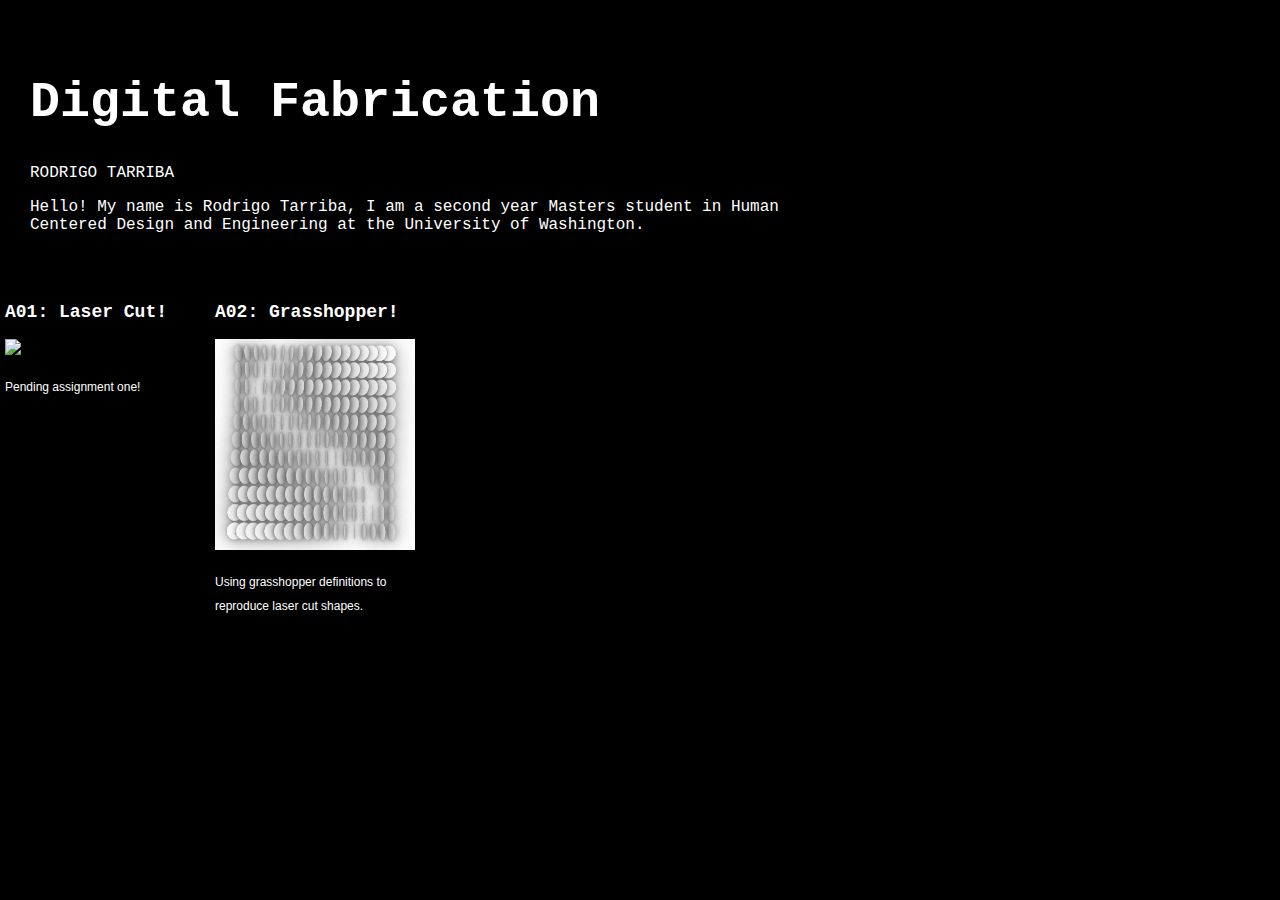
==== index.html @ 7837dbb8 "Completed A2 upload _ pending A1" ====
<!DOCTYPE html> 
<html> 
    <head> 
        <meta charset="utf-8"> 
        <meta name="viewport" content="width=device-width, maximum-scale=1.0" />

        <title>Digital Fabrication: UW 533 - Rodrigo Tarriba</title> 

        <link href="style.css" media="screen" rel="stylesheet" type="text/css" />
        <style type="text/css">
        body,td,th {
    color: #FFFFFF;
}
body {
    background-color: #000000;
    background-image: url();
    background-repeat: repeat;
}
        a:link {
    color: #000000;
}
a:visited {
    color: #000000;
}
        </style>
    </head> 
    <body bgcolor="#000000"> 

        <div class="header">
            <h1>Digital Fabrication</h1>
            <p>RODRIGO TARRIBA            </p>
            <p>
            Hello! My name is Rodrigo Tarriba, I am a second year Masters student in Human Centered Design and Engineering at the University of Washington. </p>
        </div>
        <div class="assignments">

            <div class="assignment"> <a href="assignment1.html">
                <h2>A01: Laser Cut!</h2>
                <img src="tempProject.jpg" width=200></a>
                <p>
		Pending assignment one!</p>
            </div>
</div>
        <div class="assignments">
          <div class="assignment"> <a href="assignment2.html">
          <h2>A02: Grasshopper!</h2>
            <img src="A02_Cover.jpg" width=200 height="211"></a>
            <p>Using grasshopper definitions to reproduce laser cut shapes.</p>
          </div>
        </div>
    </body>
</html>
---- style.css ----
Awesome code
html, body {
    padding: 0 0 0 0;
    margin-top: 10px;
    margin-right: 0px;
    margin-left: 0px;
    margin-bottom: 105px;
    font-family: Consolas, "Andale Mono", "Lucida Console", "Lucida Sans Typewriter", Monaco, "Courier New", monospace;
	background: #000000;
}

h1,h2,h3,h4 {
    font-family: Consolas, "Andale Mono", "Lucida Console", "Lucida Sans Typewriter", Monaco, "Courier New", monospace;
    color: #FFFFFF;
  }


a {
    color: #FFFFFF;
}

.header {
  color: #fff;
  width: 800px;
  height: 200
	  px;
  padding: 30px 30px 30px;
}

.header h1 {
  font-size: 50px;
  }

.assignment {
  font-size: 12px;
  line-height: 24px;
  font-family: 'Helvetica', 'Arial', 'Sans';
  padding: 5px 5px 5px 5px;
  width: 200px;
  height: 350px;
  float: left;

}

.bigletter{
  font-size: 36px;
  font-family: 'Helvetica'
}


.assignment a {
    color: #000;
    text-decoration: none;
}

.assignment a:hover {
    background: #F06;
    color: #FFFFFF;
    text-decoration: none;
}


.footer {
    width: 1100px;
    float: left;
    padding: 300px 0px 30px 30px;
}

.widebody {
    width: 800px;
    padding: 0px 30px 30px 30px;
}

.widebody a {
}

.widebody a:hover {
  background: #F06;
  color: #fff;
  text-decoration: none;
}
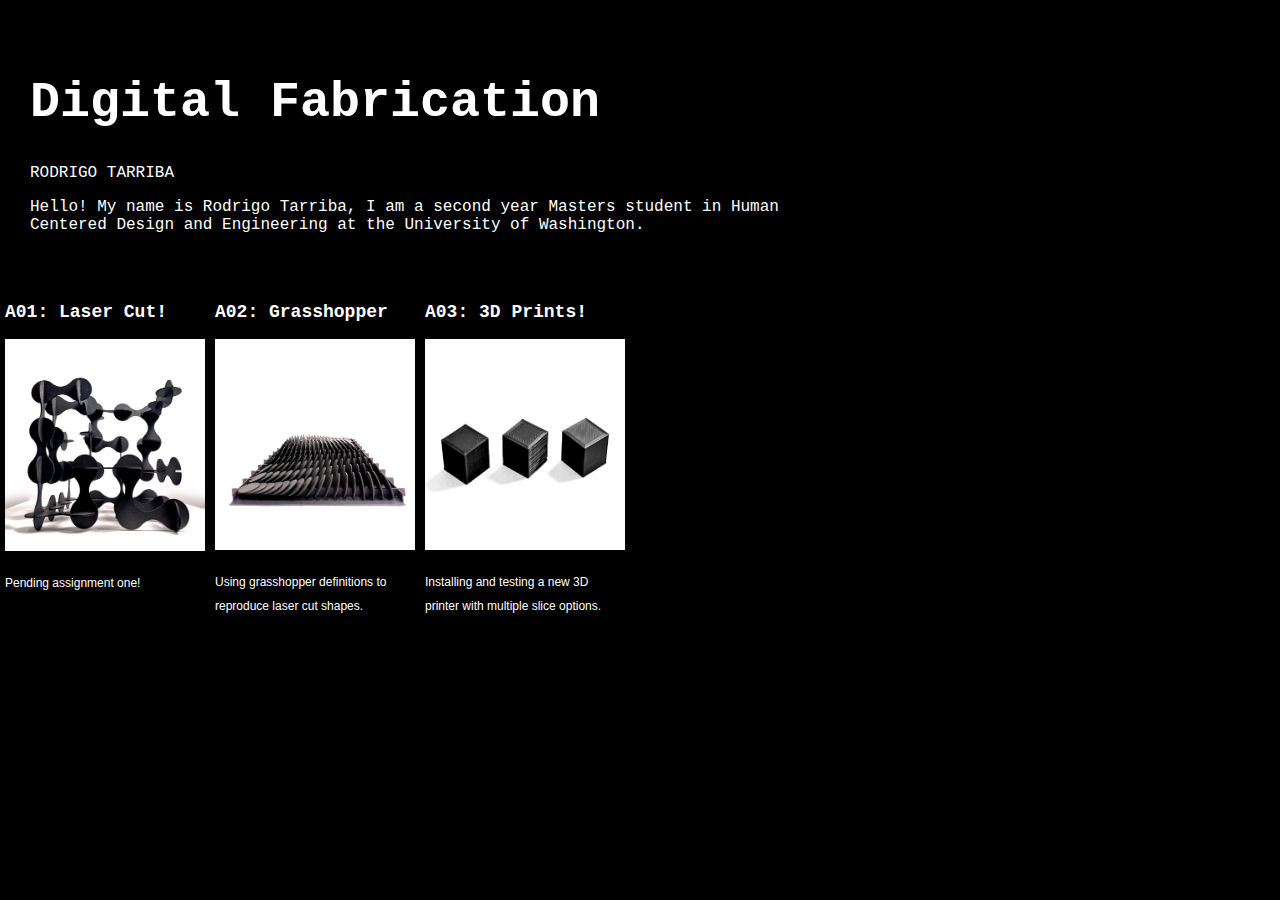
==== commit 67805976: "A03 Update" ====
--- a/index.html
+++ b/index.html
@@ -35,18 +35,25 @@
         <div class="assignments">
 
             <div class="assignment"> <a href="assignment1.html">
-                <h2>A01: Laser Cut!</h2>
-                <img src="tempProject.jpg" width=200></a>
+            <h2>A01: Laser Cut!</h2>
+                <img src="A01_Cover.jpg" width=200 height="212"></a>
                 <p>
 		Pending assignment one!</p>
             </div>
 </div>
         <div class="assignments">
           <div class="assignment"> <a href="assignment2.html">
-          <h2>A02: Grasshopper!</h2>
+          <h2>A02: Grasshopper</h2>
             <img src="A02_Cover.jpg" width=200 height="211"></a>
             <p>Using grasshopper definitions to reproduce laser cut shapes.</p>
           </div>
         </div>
+        <div class="assignments">
+          <div class="assignment"> <a href="assignment3.html">
+            <h2>A03: 3D Prints!</h2>
+            <img src="A03_Cover.jpg" width=200 height="211"></a>
+            <p>Installing and testing a new 3D printer with multiple slice options.</p>
+          </div>
+        </div>
     </body>
 </html>
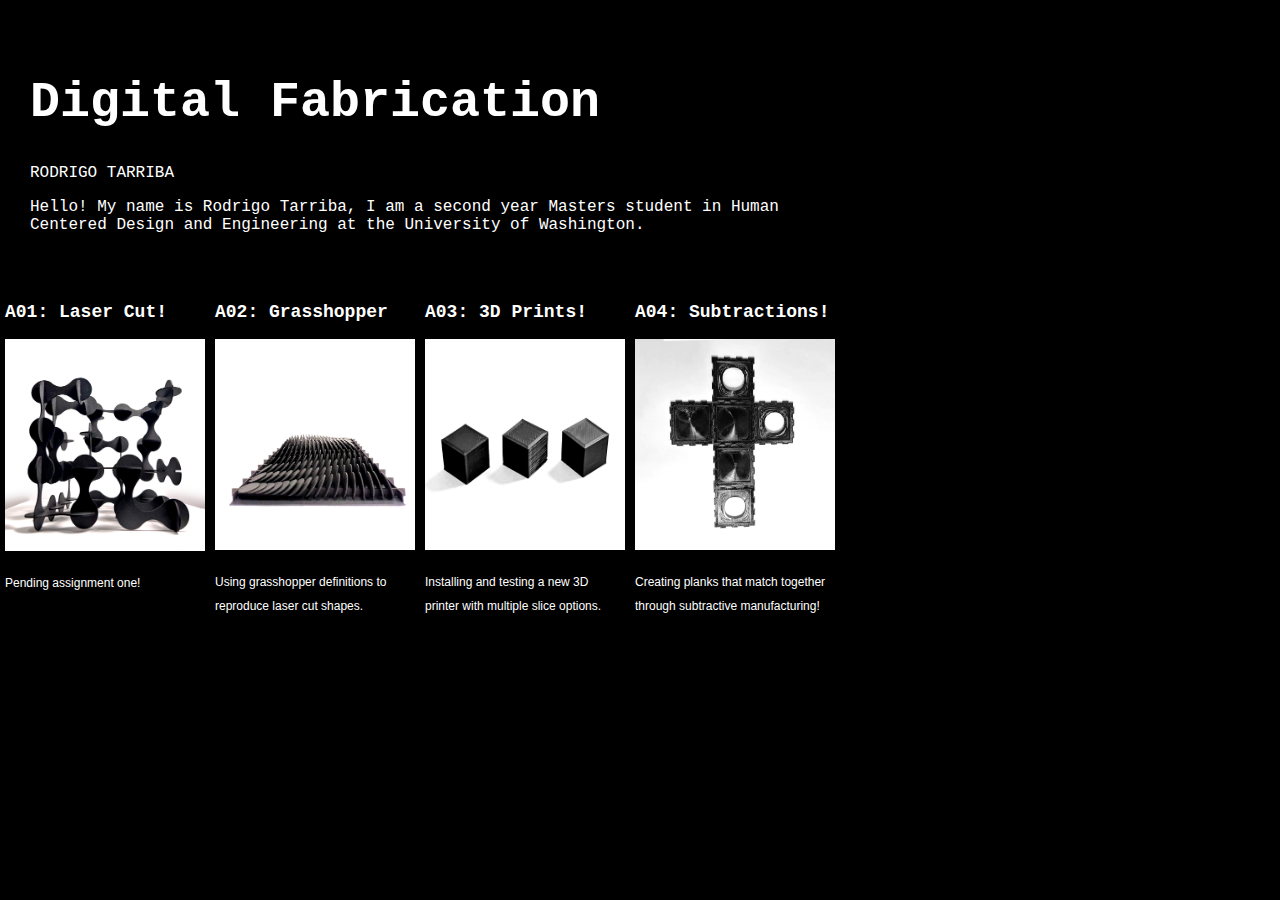
==== commit abf1d415: "A04 Update1" ====
--- a/index.html
+++ b/index.html
@@ -1,59 +1,68 @@
-<!DOCTYPE html> 
-<html> 
-    <head> 
-        <meta charset="utf-8"> 
-        <meta name="viewport" content="width=device-width, maximum-scale=1.0" />
-
-        <title>Digital Fabrication: UW 533 - Rodrigo Tarriba</title> 
-
-        <link href="style.css" media="screen" rel="stylesheet" type="text/css" />
-        <style type="text/css">
-        body,td,th {
-    color: #FFFFFF;
-}
-body {
-    background-color: #000000;
-    background-image: url();
-    background-repeat: repeat;
-}
-        a:link {
-    color: #000000;
-}
-a:visited {
-    color: #000000;
-}
-        </style>
-    </head> 
-    <body bgcolor="#000000"> 
-
-        <div class="header">
-            <h1>Digital Fabrication</h1>
-            <p>RODRIGO TARRIBA            </p>
-            <p>
-            Hello! My name is Rodrigo Tarriba, I am a second year Masters student in Human Centered Design and Engineering at the University of Washington. </p>
-        </div>
-        <div class="assignments">
-
-            <div class="assignment"> <a href="assignment1.html">
-            <h2>A01: Laser Cut!</h2>
-                <img src="A01_Cover.jpg" width=200 height="212"></a>
-                <p>
-		Pending assignment one!</p>
-            </div>
-</div>
-        <div class="assignments">
-          <div class="assignment"> <a href="assignment2.html">
-          <h2>A02: Grasshopper</h2>
-            <img src="A02_Cover.jpg" width=200 height="211"></a>
-            <p>Using grasshopper definitions to reproduce laser cut shapes.</p>
-          </div>
-        </div>
-        <div class="assignments">
-          <div class="assignment"> <a href="assignment3.html">
-            <h2>A03: 3D Prints!</h2>
-            <img src="A03_Cover.jpg" width=200 height="211"></a>
-            <p>Installing and testing a new 3D printer with multiple slice options.</p>
-          </div>
-        </div>
-    </body>
-</html>
+<!DOCTYPE html> 
+<html> 
+    <head> 
+        <meta charset="utf-8"> 
+        <meta name="viewport" content="width=device-width, maximum-scale=1.0" />
+
+        <title>Digital Fabrication: UW 533 - Rodrigo Tarriba</title> 
+
+        <link href="style.css" media="screen" rel="stylesheet" type="text/css" />
+        <style type="text/css">
+        body,td,th {
+    color: #FFFFFF;
+}
+body {
+    background-color: #000000;
+    background-image: url();
+    background-repeat: repeat;
+}
+        a:link {
+    color: #000000;
+}
+a:visited {
+    color: #000000;
+}
+        </style>
+    </head> 
+    <body bgcolor="#000000"> 
+
+        <div class="header">
+            <h1>Digital Fabrication</h1>
+            <p>RODRIGO TARRIBA            </p>
+            <p>
+            Hello! My name is Rodrigo Tarriba, I am a second year Masters student in Human Centered Design and Engineering at the University of Washington. </p>
+        </div>
+        <div class="assignments">
+
+            <div class="assignment"> <a href="assignment1.html">
+            <h2>A01: Laser Cut!</h2>
+                <img src="A01_Cover.jpg" width=200 height="212"></a>
+                <p>
+		Pending assignment one!</p>
+            </div>
+</div>
+        <div class="assignments">
+          <div class="assignment"> <a href="assignment2.html">
+          <h2>A02: Grasshopper</h2>
+            <img src="A02_Cover.jpg" width=200 height="211"></a>
+            <p>Using grasshopper definitions to reproduce laser cut shapes.</p>
+          </div>
+        </div>
+        <div class="assignments">
+          <div class="assignment"> <a href="assignment3.html">
+            <h2>A03: 3D Prints!</h2>
+            <img src="A03_Cover.jpg" width=200 height="211"></a>
+            <p>Installing and testing a new 3D printer with multiple slice options.</p>
+          </div>
+        </div>
+		<div class="assignments">
+          <div class="assignment"> <a href="assignment3.html">
+            <h2>A04: Subtractions!</h2>
+            <img src="A04_Cover.jpg" width=200 height="211"></a>
+            <p>Creating planks that match together through subtractive manufacturing!</p>
+          </div>
+        </div>
+		
+		
+    </body>
+</html>
--- a/style.css
+++ b/style.css
@@ -1,81 +1,81 @@
-Awesome code
-html, body {
-    padding: 0 0 0 0;
-    margin-top: 10px;
-    margin-right: 0px;
-    margin-left: 0px;
-    margin-bottom: 105px;
-    font-family: Consolas, "Andale Mono", "Lucida Console", "Lucida Sans Typewriter", Monaco, "Courier New", monospace;
-	background: #000000;
-}
-
-h1,h2,h3,h4 {
-    font-family: Consolas, "Andale Mono", "Lucida Console", "Lucida Sans Typewriter", Monaco, "Courier New", monospace;
-    color: #FFFFFF;
-  }
-
-
-a {
-    color: #FFFFFF;
-}
-
-.header {
-  color: #fff;
-  width: 800px;
-  height: 200
-	  px;
-  padding: 30px 30px 30px;
-}
-
-.header h1 {
-  font-size: 50px;
-  }
-
-.assignment {
-  font-size: 12px;
-  line-height: 24px;
-  font-family: 'Helvetica', 'Arial', 'Sans';
-  padding: 5px 5px 5px 5px;
-  width: 200px;
-  height: 350px;
-  float: left;
-
-}
-
-.bigletter{
-  font-size: 36px;
-  font-family: 'Helvetica'
-}
-
-
-.assignment a {
-    color: #000;
-    text-decoration: none;
-}
-
-.assignment a:hover {
-    background: #F06;
-    color: #FFFFFF;
-    text-decoration: none;
-}
-
-
-.footer {
-    width: 1100px;
-    float: left;
-    padding: 300px 0px 30px 30px;
-}
-
-.widebody {
-    width: 800px;
-    padding: 0px 30px 30px 30px;
-}
-
-.widebody a {
-}
-
-.widebody a:hover {
-  background: #F06;
-  color: #fff;
-  text-decoration: none;
-}
+Awesome code
+html, body {
+    padding: 0 0 0 0;
+    margin-top: 10px;
+    margin-right: 0px;
+    margin-left: 0px;
+    margin-bottom: 105px;
+    font-family: Consolas, "Andale Mono", "Lucida Console", "Lucida Sans Typewriter", Monaco, "Courier New", monospace;
+	background: #000000;
+}
+
+h1,h2,h3,h4 {
+    font-family: Consolas, "Andale Mono", "Lucida Console", "Lucida Sans Typewriter", Monaco, "Courier New", monospace;
+    color: #FFFFFF;
+  }
+
+
+a {
+    color: #FFFFFF;
+}
+
+.header {
+  color: #fff;
+  width: 800px;
+  height: 200
+	  px;
+  padding: 30px 30px 30px;
+}
+
+.header h1 {
+  font-size: 50px;
+  }
+
+.assignment {
+  font-size: 12px;
+  line-height: 24px;
+  font-family: 'Helvetica', 'Arial', 'Sans';
+  padding: 5px 5px 5px 5px;
+  width: 200px;
+  height: 350px;
+  float: left;
+
+}
+
+.bigletter{
+  font-size: 36px;
+  font-family: 'Helvetica'
+}
+
+
+.assignment a {
+    color: #000;
+    text-decoration: none;
+}
+
+.assignment a:hover {
+    background: #F06;
+    color: #FFFFFF;
+    text-decoration: none;
+}
+
+
+.footer {
+    width: 1100px;
+    float: left;
+    padding: 300px 0px 30px 30px;
+}
+
+.widebody {
+    width: 800px;
+    padding: 0px 30px 30px 30px;
+}
+
+.widebody a {
+}
+
+.widebody a:hover {
+  background: #F06;
+  color: #fff;
+  text-decoration: none;
+}
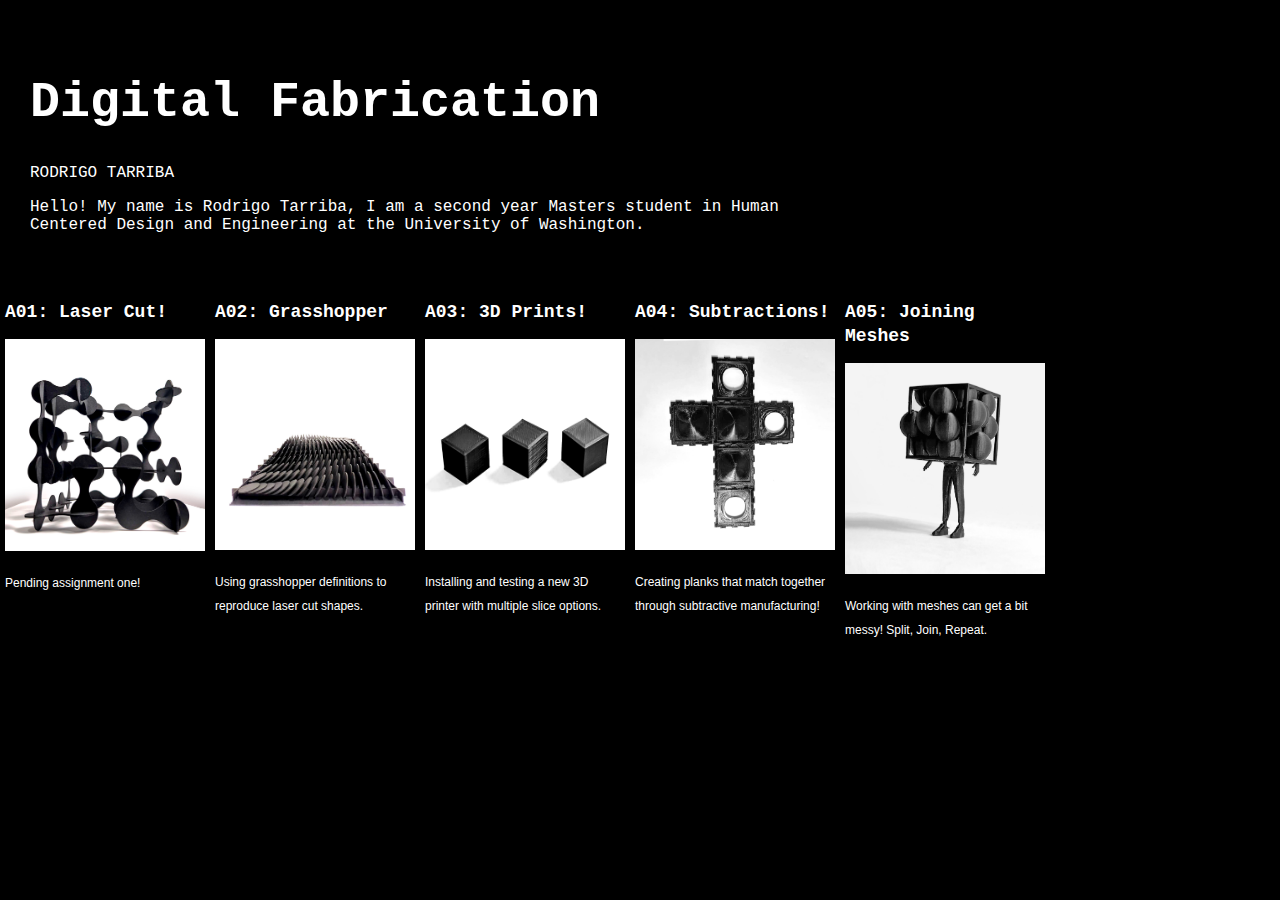
==== commit dc36671b: "A05_Update" ====
--- a/index.html
+++ b/index.html
@@ -56,13 +56,18 @@
           </div>
         </div>
 		<div class="assignments">
-          <div class="assignment"> <a href="assignment3.html">
+          <div class="assignment"> <a href="assignment4.html">
             <h2>A04: Subtractions!</h2>
             <img src="A04_Cover.jpg" width=200 height="211"></a>
             <p>Creating planks that match together through subtractive manufacturing!</p>
           </div>
         </div>
-		
-		
-    </body>
+	<div class="assignments">
+		  <div class="assignment"> <a href="assignment5.html">
+		    <h2>A05: Joining Meshes</h2>
+		    <img src="A05_Cover.jpg" width=200 height="211"></a>
+		    <p>Working with meshes can get a bit messy! Split, Join, Repeat.</p>
+	      </div>
+    </div>
+</body>
 </html>
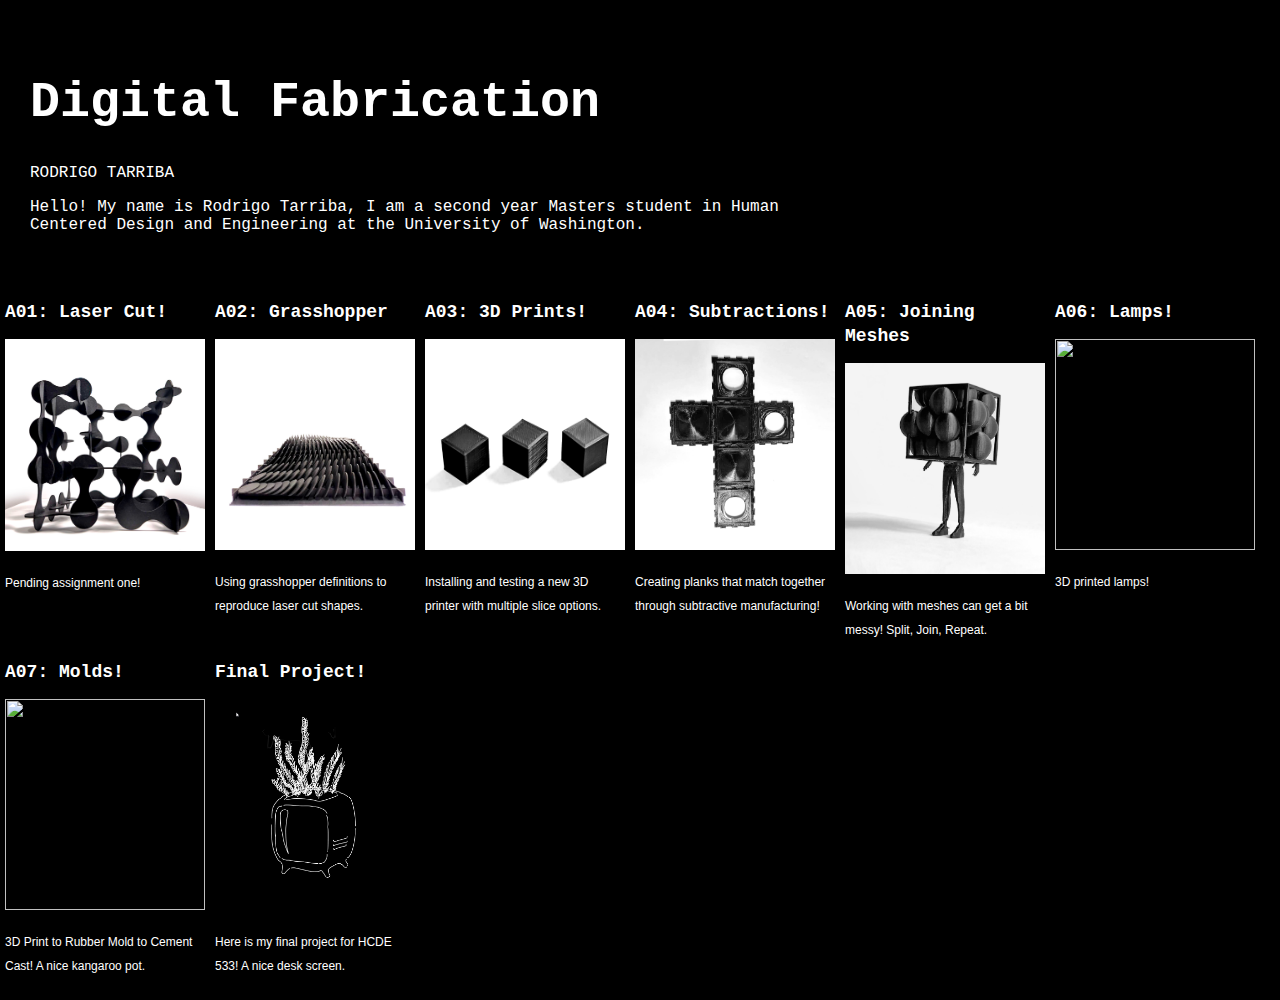
==== commit 59945a35: "A08_Updates" ====
--- a/index.html
+++ b/index.html
@@ -26,7 +26,7 @@
     </head> 
     <body bgcolor="#000000"> 
 
-        <div class="header">
+    <div class="header">
             <h1>Digital Fabrication</h1>
             <p>RODRIGO TARRIBA            </p>
             <p>
@@ -55,7 +55,7 @@
             <p>Installing and testing a new 3D printer with multiple slice options.</p>
           </div>
         </div>
-		<div class="assignments">
+	<div class="assignments">
           <div class="assignment"> <a href="assignment4.html">
             <h2>A04: Subtractions!</h2>
             <img src="A04_Cover.jpg" width=200 height="211"></a>
@@ -68,6 +68,27 @@
 		    <img src="A05_Cover.jpg" width=200 height="211"></a>
 		    <p>Working with meshes can get a bit messy! Split, Join, Repeat.</p>
 	      </div>
+</div>
+	<div class="assignments">
+<div class="assignment"> <a href="assignment6.html">
+    <h2>A06: Lamps!</h2>
+	    <img src="A06_Cover.jpg" width=200 height="211"></a>
+	    <p>3D printed lamps!</p>
+      </div>
+    </div>
+	<div class="assignments">
+	  <div class="assignment"> <a href="assignment7.html">
+	    <h2>A07: Molds!</h2>
+	    <img src="A07_Cover.jpg" width=200 height="211"></a>
+	    <p>3D Print to Rubber Mold to Cement Cast! A nice kangaroo pot.</p>
+      </div>
+    </div>
+	<div class="assignments">
+	  <div class="assignment"> <a href="assignment7.html">
+	    <h2>Final Project!</h2>
+	    <img src="A08_Cover.jpg" width=200 height="211"></a>
+	    <p>Here is my final project for HCDE 533! A nice desk screen.</p>
+      </div>
     </div>
 </body>
 </html>
